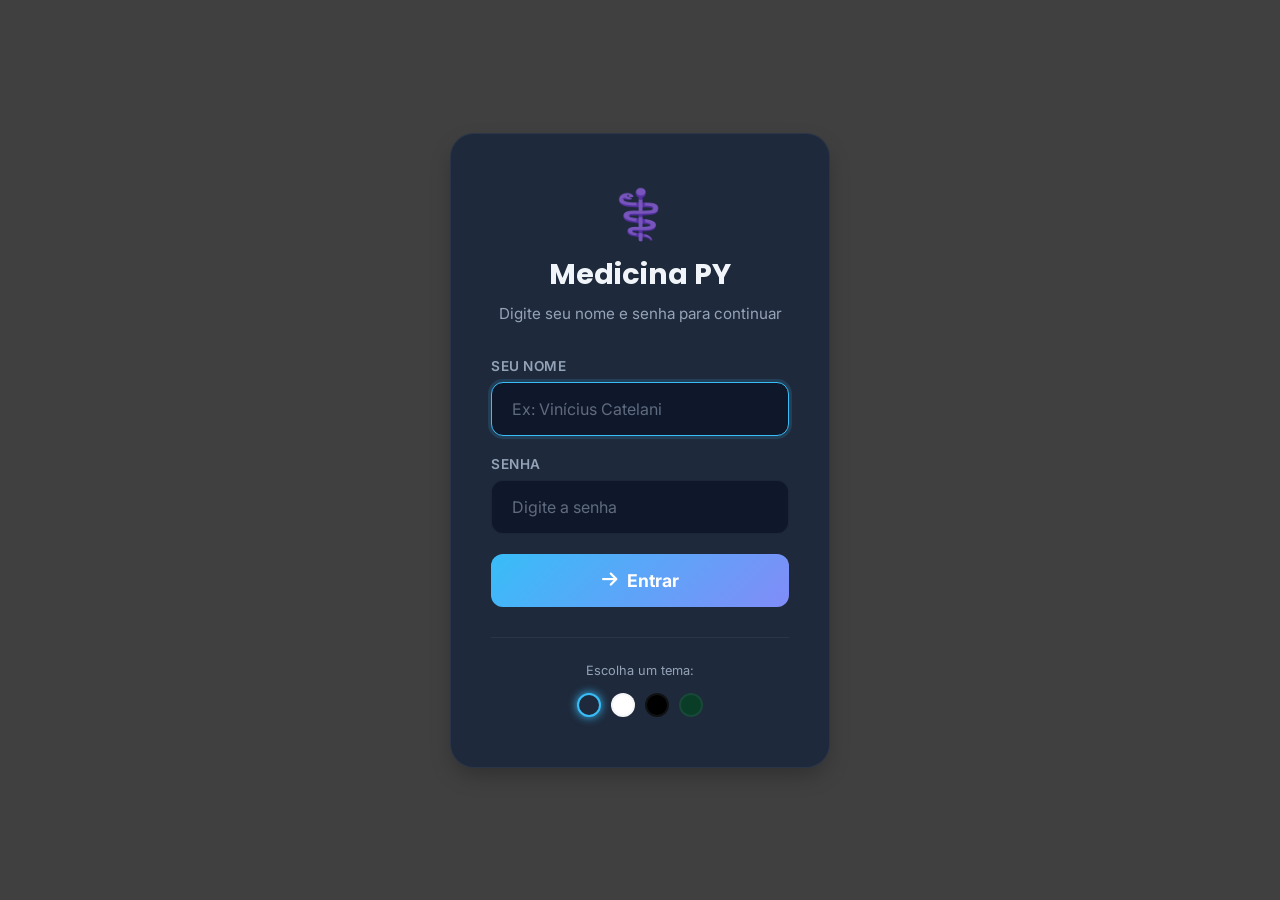
==== dashboard.html @ a3c94c7e "Add files via upload" ====
<!DOCTYPE html>
<html lang="pt-br">
<head>
    <meta charset="UTF-8">
    <meta name="viewport" content="width=device-width, initial-scale=1.0">
    <title>Medicina PY | Next Gen</title>
    <link href="https://fonts.googleapis.com/css2?family=Inter:wght@300;400;600;800&family=Poppins:wght@400;700&display=swap" rel="stylesheet">
    <link rel="stylesheet" href="https://cdnjs.cloudflare.com/ajax/libs/font-awesome/6.4.0/css/all.min.css">
    <link rel="stylesheet" href="style.css">
</head>
<body class="theme-default"> 
   <aside class="sidebar">
    <div class="brand">⚕️ MEDICINA</div>
    
    <nav>
        <button class="nav-btn active" id="btn-home" onclick="switchView('home')">
            <i class="fa-solid fa-house"></i> <span>Início</span>
        </button>
        <button class="nav-btn" id="btn-semestres" onclick="switchView('semestres')">
            <i class="fa-solid fa-layer-group"></i> <span>Semestres</span>
        </button>
        <button class="nav-btn" id="btn-calendario" onclick="switchView('calendario')">
            <i class="fa-solid fa-calendar-days"></i> <span>Calendário</span>
        </button>
    </nav>

    <div class="sidebar-footer">
        <p style="font-size: 0.7rem; color: var(--text-muted); margin-bottom: 8px; font-weight: bold; text-transform: uppercase;">Temas</p>
        <div class="theme-selector" style="display: flex; gap: 8px; margin-bottom: 20px;">
            <div class="theme-dot" style="background: #1e293b; width: 20px; height: 20px; border-radius: 50%; cursor: pointer; border: 2px solid var(--border);" onclick="setTheme('default')" title="Padrão"></div>
            <div class="theme-dot" style="background: #ffffff; width: 20px; height: 20px; border-radius: 50%; cursor: pointer; border: 2px solid var(--border);" onclick="setTheme('white')" title="Claro"></div>
            <div class="theme-dot" style="background: #000000; width: 20px; height: 20px; border-radius: 50%; cursor: pointer; border: 2px solid var(--border);" onclick="setTheme('dark')" title="Noturno"></div>
            <div class="theme-dot" style="background: #0a3d28; width: 20px; height: 20px; border-radius: 50%; cursor: pointer; border: 2px solid #facc15;" onclick="setTheme('ucp')" title="UCP"></div>
        </div>

        <div class="user-profile">
            <div class="avatar" id="user-avatar">VC</div>
            <div class="profile-info">
                <p id="user-name-display">Usuário</p>
                <small>UCP - Medicina</small>
            </div>
        </div>
        
        <!-- BOTÃO DE SAIR -->
        <div style="margin-top: 15px; padding-top: 15px; border-top: 1px solid var(--border);">
            <button onclick="logout()" style="background: transparent; border: 1px solid var(--border); color: var(--text-muted); width: 100%; padding: 10px; border-radius: 10px; cursor: pointer; display: flex; align-items: center; gap: 10px; justify-content: center; font-size: 0.9rem; transition: 0.3s;">
                <i class="fa-solid fa-right-from-bracket"></i> Sair
            </button>
        </div>
    </div>
</aside>

    <main>
        <section id="view-home" class="view-section active">
            <div class="header-dash">
                <div>
                    <h1 id="welcome-message">Olá, Vinícius! 👋</h1>
                    <p>Continue construindo sua jornada médica hoje.</p>
                </div>
                
                <div style="display: flex; gap: 10px; align-items: center;">
                    <div class="timer-mini" onclick="toggleMainTimer()">
                        <div class="play-btn" id="main-timer-status-icon">
                            <i class="fa-solid fa-play"></i>
                        </div>
                        <span id="display-main-timer" style="font-family: monospace; font-weight: bold; font-size: 1.1rem;">00:00:00</span>
                    </div>
                    <button onclick="stopAndGoHome()" style="background: #ef4444; border: none; width: 45px; height: 45px; border-radius: 50%; color: white; cursor: pointer; display: flex; align-items: center; justify-content: center; transition: 0.2s; box-shadow: 0 4px 15px rgba(239, 68, 68, 0.3);" title="Finalizar Sessão">
                        <i class="fa-solid fa-stop"></i>
                    </button>
                </div>
            </div>
                <div class="home-hero">
    <div class="hero-overlay">
        <h2>Universidade Central del Paraguay</h2>
        <p>Construindo o futuro da Medicina.</p>
    </div>
</div>
            <div class="stats-grid">
                <div class="stat-card">
                    <span>Estudo Hoje</span>
                    <h3 id="stat-time">0h 0m</h3>
                </div>
                <div class="stat-card" style="cursor: pointer;" onclick="switchView('semestres')">
                    <span>Semestre Atual</span>
                    <h3 id="stat-sem">1º</h3>
                </div>
                <div class="stat-card" style="cursor: pointer;" onclick="resumeStudy()">
                    <span>Última Matéria</span>
                    <h3 id="stat-last-sub">Nenhuma</h3>
                </div>
            </div>

            <div id="home-agenda-widget" style="margin-top: 20px; padding: 20px; background: var(--bg-card, #fff); border-radius: 16px; border: 1px solid var(--border); box-shadow: var(--shadow);">
                <div style="display: flex; justify-content: space-between; align-items: center; margin-bottom: 15px;">
                    <h3 style="margin: 0; font-size: 1.1rem; color: var(--text-main);"><i class="fa-solid fa-calendar-day" style="color: var(--primary); margin-right: 8px;"></i>Agenda de Hoje</h3>
                    <button onclick="switchView('calendario')" style="background: none; border: none; color: var(--primary); font-weight: 600; cursor: pointer; font-size: 0.85rem;">Ver calendário completo</button>
                </div>
                <div id="aula-hoje" style="color: var(--text-main); font-weight: 500; min-height: 20px;">Carregando compromissos...</div>
                <div id="aula-amanha" style="margin-top: 10px; font-size: 0.85rem; color: var(--text-muted); border-top: 1px solid var(--border); padding-top: 10px;">Amanhã: Carregando...</div>
            </div>

            <button class="btn-primary-big" onclick="switchView('semestres')" style="margin-top: 20px;">
                <i class="fa-solid fa-graduation-cap"></i> Explorar Semestres
            </button>
        </section>

        <section id="view-calendario" class="view-section">
            <div style="display: flex; justify-content: space-between; align-items: center; margin-bottom: 25px;">
                <h2>📅 Agenda Acadêmica</h2>
                <button class="btn-primary-big" style="width: auto; padding: 10px 20px; margin: 0; font-size: 0.9rem;" onclick="document.getElementById('form-agenda-box').style.display='block'">
                    <i class="fa-solid fa-plus"></i> Novo Compromisso
                </button>
            </div>

            <div id="form-agenda-box" style="display:none; background: var(--bg-card); padding: 25px; border-radius: 16px; border: 1px solid var(--border); margin-bottom: 30px; box-shadow: var(--shadow);">
                <h3 style="margin-top: 0; margin-bottom: 20px;">Adicionar à Agenda</h3>
                <div style="display: grid; grid-template-columns: repeat(auto-fit, minmax(200px, 1fr)); gap: 15px;">
                    <div>
                        <label style="display:block; font-size: 0.8rem; margin-bottom: 5px;">Matéria</label>
                        <select id="cal-materia" style="width:100%; padding: 12px; border-radius: 8px; border: 1px solid var(--border); background: var(--bg-main); color: var(--text-main);"></select>
                    </div>
                    <div>
                        <label style="display:block; font-size: 0.8rem; margin-bottom: 5px;">Data</label>
                        <input type="date" id="cal-data" style="width:100%; padding: 12px; border-radius: 8px; border: 1px solid var(--border); background: var(--bg-main); color: var(--text-main);">
                    </div>
                    <div>
                        <label style="display:block; font-size: 0.8rem; margin-bottom: 5px;">Duração (horas)</label>
                        <input type="number" id="cal-horas" placeholder="Ex: 2" style="width:100%; padding: 12px; border-radius: 8px; border: 1px solid var(--border); background: var(--bg-main); color: var(--text-main);">
                    </div>
                    <div>
                        <label style="display:block; font-size: 0.8rem; margin-bottom: 5px;">Tipo</label>
                        <select id="cal-tipo" style="width:100%; padding: 12px; border-radius: 8px; border: 1px solid var(--border); background: var(--bg-main); color: var(--text-main);">
                            <option value="Teórica">Teórica</option>
                            <option value="Prática">Prática</option>
                            <option value="Prova">Prova/Avaliação</option>
                        </select>
                    </div>
                </div>
                <div style="margin-top: 20px; display: flex; gap: 10px; justify-content: flex-end;">
                    <button onclick="document.getElementById('form-agenda-box').style.display='none'" style="background: transparent; border: 1px solid var(--border); color: var(--text-main); padding: 10px 20px; border-radius: 8px; cursor: pointer;">Cancelar</button>
                    <button onclick="MedCalendar.adicionarEvento()" style="background: var(--primary); color: white; border: none; padding: 10px 20px; border-radius: 8px; cursor: pointer; font-weight: bold;">Salvar Evento</button>
                </div>
            </div>

            <div id="calendario-grid" style="display: flex; flex-direction: column; gap: 15px;">
                </div>
        </section>

        <section id="view-semestres" class="view-section">
            <h2 style="margin-bottom: 25px;">Trilha Acadêmica</h2>
            <div class="sem-grid" id="container-semestres"></div>
        </section>

        <section id="view-focus" class="view-section">
            <div class="focus-workspace">
                <aside class="focus-sidebar">
                    <div class="back-btn" onclick="switchView('semestres')">← Voltar</div>
                                   <h3 id="focus-sem-title">1º Semestre</h3>
                    <div class="subjects-menu-scroll" id="focus-subjects-list"></div>
                </aside>

                <div class="focus-main">
                    <header class="focus-header">
                        <div class="focus-title-box">
                            <h2 id="focus-active-subject">Selecione uma matéria</h2>
                        </div>
                        <div class="pomodoro-widget">
                            <span class="pomo-display" id="pomo-timer">25:00</span>
                            <button class="pomo-btn" onclick="togglePomodoro()">
                                <i class="fa-solid fa-play" id="pomo-icon"></i>
                            </button>
                            <button class="pomo-btn" onclick="resetPomodoro()">
                                <i class="fa-solid fa-rotate-right"></i>
                            </button>
                        </div>
                    </header>
                    
                    <nav class="focus-tabs">
                        <button class="tab-btn active" onclick="switchTab('notes')">Anotações</button>
                        <button class="tab-btn" onclick="switchTab('tasks')">Tarefas</button>
                        <button class="tab-btn" onclick="switchTab('files')">Arquivos</button>
                        <button class="tab-btn" onclick="switchTab('video')">Vídeo Aula</button>
                    </nav>

                    <div class="focus-content-area">
                        <div id="tab-notes" class="tab-content active">
                            <textarea class="smart-notes" id="note-editor" placeholder="Suas anotações são salvas automaticamente..."></textarea>
                        </div>

                        <div id="tab-tasks" class="tab-content">
                            <div class="task-input-box">
                                <input type="text" id="task-input" placeholder="O que precisa estudar?">
                                <button onclick="addTask()"><i class="fa-solid fa-plus"></i></button>
                            </div>
                            <div class="tasks-container" id="tasks-list"></div>
                        </div>

                        <div id="tab-files" class="tab-content">
                            <div id="drop-zone" class="drop-zone">
                                <i class="fa-solid fa-cloud-arrow-up"></i>
                                <p>Arraste arquivos aqui ou clique para selecionar</p>
                                <small>Limite de 1GB por arquivo</small>
                                <input type="file" id="file-input" hidden multiple>
                            </div>
                            <div id="file-list" class="file-list-container"></div>
                        </div>

                     <div id="tab-video" class="tab-content">
    <div class="video-input-box">
        <input type="text" id="youtube-url" placeholder="Cole o link do YouTube...">
        <button onclick="addYouTubeVideo()"><i class="fa-solid fa-plus"></i> Adicionar</button>
    </div>
    
    <div id="video-grid" style="display: grid; grid-template-columns: repeat(auto-fit, minmax(280px, 1fr)); gap: 20px;"></div>

    <div id="video-placeholder-empty" class="video-placeholder">
        <i class="fa-brands fa-youtube"></i>
        <p>Adicione vídeos para esta matéria</p>
    </div>
</div>
                        </div>
                    </div>
                </div>
            </div>
        </section>
    </main>

    <script src="script.js"></script>
</body>
</html>
---- style.css ----
/* --- CONFIGURAÇÃO DE TEMAS --- */

:root, body.theme-default {
    --bg-body: #0f172a;
    --bg-sidebar: #1e293b;
    --bg-card: #1e293b;
    --bg-glass: rgba(30, 41, 59, 0.7);
    --primary: #38bdf8;
    --secondary: #818cf8;
    --accent: #f472b6;
    --text-main: #f1f5f9;
    --text-muted: #94a3b8;
    --border: rgba(148, 163, 184, 0.1);
    --success: #4ade80;
    --shadow: 0 10px 25px -5px rgba(0, 0, 0, 0.3);
    --input-bg: #0f172a;.theme-default {
    --overlay-color: rgba(15, 23, 42, 0.85);
}
}

body.theme-white {
    --bg-body: #f1f5f9;
    --bg-sidebar: #ffffff;
    --bg-card: #ffffff;
    --bg-glass: rgba(255, 255, 255, 0.8);
    --primary: #0284c7;
    --secondary: #4f46e5;
    --accent: #db2777;
    --text-main: #0f172a;
    --text-muted: #64748b;
    --border: rgba(0, 0, 0, 0.08);
    --success: #16a34a;
    --shadow: 0 4px 12px rgba(0,0,0,0.05);
    --input-bg: #ffffff;
    .theme-dark {
    --overlay-color: rgba(0, 0, 0, 0.85);
}
}

body.theme-dark {
    --bg-body: #000000;
    --bg-sidebar: #0a0a0a;
    --bg-card: #121212;
    --bg-glass: rgba(20, 20, 20, 0.8);
    --primary: #38bdf8;
    --secondary: #3f3f46;
    --accent: #f472b6;
    --text-main: #ffffff;
    --text-muted: #71717a;
    --border: rgba(255, 255, 255, 0.1);
    --success: #10b981;
    --input-bg: #000000;
    .theme-white {
    --overlay-color: rgba(255, 255, 255, 0.75);
}

}

body.theme-ucp {
    --bg-body: #0a0e17;
    --bg-sidebar: #111827;
    --bg-card: #1e293b;
    --bg-glass: rgba(30, 41, 59, 0.8);
    --primary: #2563eb; /* Azul */
    --secondary: #dc2626; /* Vermelho */
    --accent: #ffffff; /* Branco */
    --text-main: #ffffff;
    --text-muted: #cbd5e1;
    --border: rgba(255, 255, 255, 0.1);
    --success: #4ade80;
    --input-bg: #0a0e17;
    .theme-ucp {
    --overlay-color: rgba(0, 51, 102, 0.85);
}
}

/* --- RESET E BASE --- */
* { margin: 0; padding: 0; box-sizing: border-box; outline: none; transition: background 0.3s ease, border-color 0.3s ease; }
body { font-family: 'Inter', sans-serif; background: var(--bg-body); color: var(--text-main); height: 100vh; overflow: hidden; display: flex; }

/* ================================
   TELA DE LOGIN / ENTRADA
   ================================ */
body.login-page {
    display: flex;
    align-items: center;       /* centraliza vertical */
    justify-content: center;   /* centraliza horizontal */
    min-height: 100vh;
    overflow: auto;
    background: var(--bg-body);
}

.login-container {
    width: 100%;
    max-width: 420px;
    padding: 20px;
}

.login-box {
    background: var(--bg-card);
    border: 1px solid var(--border);
    border-radius: 24px;
    padding: 50px 40px;
    width: 100%;
    max-width: 420px;
    box-shadow: var(--shadow);
    text-align: center;
    animation: fadeInUp 0.5s ease-out;
}

@keyframes fadeInUp {
    from {
        opacity: 0;
        transform: translateY(30px);
    }
    to {
        opacity: 1;
        transform: translateY(0);
    }
}

.login-logo {
    font-size: 3rem;
    margin-bottom: 10px;
}

.login-title {
    font-family: 'Poppins', sans-serif;
    font-size: 1.8rem;
    font-weight: 700;
    color: var(--text-main);
    margin-bottom: 8px;
}

.login-subtitle {
    color: var(--text-muted);
    font-size: 0.95rem;
    margin-bottom: 35px;
}

.login-input-group {
    margin-bottom: 20px;
    text-align: left;
}

.login-input-group label {
    display: block;
    font-size: 0.85rem;
    font-weight: 600;
    color: var(--text-muted);
    margin-bottom: 8px;
    text-transform: uppercase;
    letter-spacing: 0.5px;
}

.login-input {
    width: 100%;
    padding: 16px 20px;
    border-radius: 12px;
    border: 1px solid var(--border);
    background: var(--input-bg);
    color: var(--text-main);
    font-size: 1rem;
    font-family: 'Inter', sans-serif;
    transition: 0.3s ease;
}

.login-input:focus {
    border-color: var(--primary);
    box-shadow: 0 0 0 3px rgba(56, 189, 248, 0.15);
    outline: none;
}

.login-input::placeholder {
    color: var(--text-muted);
    opacity: 0.6;
}

.login-btn {
    width: 100%;
    padding: 16px;
    border-radius: 12px;
    border: none;
    background: linear-gradient(135deg, var(--primary), var(--secondary));
    color: #ffffff;
    font-size: 1.1rem;
    font-weight: 700;
    font-family: 'Inter', sans-serif;
    cursor: pointer;
    transition: 0.3s ease;
    margin-top: 10px;
    display: flex;
    align-items: center;
    justify-content: center;
    gap: 10px;
}

.login-btn:hover {
    transform: translateY(-2px);
    box-shadow: 0 10px 25px rgba(56, 189, 248, 0.25);
}

.login-btn:active {
    transform: translateY(0);
}

.login-error {
    color: #ef4444;
    font-size: 0.85rem;
    margin-top: 15px;
    display: none;
    animation: shake 0.4s ease;
}

@keyframes shake {
    0%, 100% { transform: translateX(0); }
    25% { transform: translateX(-5px); }
    75% { transform: translateX(5px); }
}

.login-footer {
    margin-top: 30px;
    padding-top: 25px;
    border-top: 1px solid var(--border);
}

.login-footer p {
    font-size: 0.8rem;
    color: var(--text-muted);
    margin-bottom: 15px;
}

.theme-preview {
    display: flex;
    justify-content: center;
    gap: 10px;
}

.theme-preview-dot {
    width: 24px;
    height: 24px;
    border-radius: 50%;
    cursor: pointer;
    border: 2px solid var(--border);
    transition: 0.3s ease;
}

.theme-preview-dot:hover {
    transform: scale(1.2);
}

.theme-preview-dot.active {
    border-color: var(--primary);
    box-shadow: 0 0 10px var(--primary);
}

/* ================================
   FIM DA TELA DE LOGIN
   ================================ */

/* --- SIDEBAR --- */
.sidebar { width: 260px; background: var(--bg-sidebar); border-right: 1px solid var(--border); display: flex; flex-direction: column; padding: 25px; z-index: 100; box-shadow: var(--shadow); }
.brand { font-family: 'Poppins', sans-serif; font-weight: 800; font-size: 1.4rem; color: var(--primary); margin-bottom: 40px; display: flex; align-items: center; gap: 10px; }

.nav-btn { background: transparent; border: none; color: var(--text-muted); width: 100%; padding: 15px; text-align: left; border-radius: 14px; cursor: pointer; font-size: 1rem; font-weight: 600; display: flex; align-items: center; gap: 12px; transition: 0.2s; margin-bottom: 8px; }
.nav-btn:hover { background: rgba(255,255,255,0.05); color: var(--text-main); transform: translateX(5px); }
.nav-btn.active { background: var(--primary); color: #ffffff; box-shadow: 0 4px 15px rgba(37, 99, 235, 0.3); }

.sidebar-footer { margin-top: auto; padding-top: 20px; border-top: 1px solid var(--border); }
.theme-dot { transition: 0.3s cubic-bezier(0.175, 0.885, 0.32, 1.275); }
.theme-dot:hover { transform: scale(1.3); }

.user-profile { display: flex; align-items: center; gap: 12px; margin-top: 10px; }
.avatar { width: 42px; height: 42px; background: linear-gradient(135deg, var(--primary), var(--secondary)); border-radius: 12px; display: flex; align-items: center; justify-content: center; font-weight: 800; color: #ffffff; }
.profile-info p { font-size: 0.9rem; font-weight: 700; }
.profile-info small { font-size: 0.75rem; color: var(--text-muted); }

/* --- MAIN CONTENT --- */
main { flex: 1; position: relative; overflow-y: auto; padding: 40px; }
.view-section { display: none; animation: fadeIn 0.4s ease-out; max-width: 1200px; margin: 0 auto; }
.view-section.active { display: block; }

@keyframes fadeIn { from { opacity: 0; transform: translateY(15px); } to { opacity: 1; transform: translateY(0); } }

.header-dash { display: flex; justify-content: space-between; align-items: center; margin-bottom: 40px; flex-wrap: wrap; gap: 20px; }
.header-dash h1 { font-size: 2.5rem; font-weight: 800; }

/* --- CRONOMETRO --- */
.timer-mini { background: var(--bg-glass); backdrop-filter: blur(10px); border: 1px solid var(--border); padding: 12px 25px; border-radius: 100px; cursor: pointer; display: flex; align-items: center; gap: 12px; transition: 0.3s; box-shadow: var(--shadow); }
.timer-mini:hover { border-color: var(--primary); background: rgba(37, 99, 235, 0.1); }
.play-btn { background: var(--primary); width: 30px; height: 30px; border-radius: 50%; display: flex; align-items: center; justify-content: center; font-size: 0.8rem; color: #ffffff; }

/* --- STATS --- */
.stats-grid { display: grid; grid-template-columns: repeat(auto-fit, minmax(240px, 1fr)); gap: 25px; margin-bottom: 40px; }
.stat-card { background: var(--bg-card); border: 1px solid var(--border); padding: 30px; border-radius: 24px; box-shadow: var(--shadow); transition: 0.3s; }
.stat-card:hover { transform: translateY(-5px); border-color: var(--primary); }
.stat-card h3 { font-size: 2.2rem; margin: 10px 0; font-weight: 800; }
.stat-card span { font-size: 0.8rem; color: var(--text-muted); font-weight: 700; text-transform: uppercase; letter-spacing: 1.5px; }

.btn-primary-big { background: linear-gradient(135deg, var(--primary), var(--secondary)); border: none; color: #ffffff; padding: 18px 35px; border-radius: 18px; font-weight: 800; cursor: pointer; font-size: 1.1rem; display: inline-flex; align-items: center; gap: 12px; transition: 0.3s; box-shadow: 0 10px 20px rgba(37, 99, 235, 0.2); }

/* --- SEMESTRES GRID --- */
.sem-grid { display: grid; grid-template-columns: repeat(auto-fill, minmax(280px, 1fr)); gap: 30px; }
.sem-card { height: 220px; border-radius: 24px; background-size: cover; background-position: center; position: relative; cursor: pointer; transition: 0.4s; border: 2px solid transparent; overflow: hidden; }
.sem-card:hover { transform: translateY(-10px); border-color: var(--primary); box-shadow: 0 20px 40px rgba(0,0,0,0.5); }
.sem-card .overlay { position: absolute; inset: 0; background: linear-gradient(to top, rgba(0,0,0,0.9), transparent); display: flex; flex-direction: column; justify-content: flex-end; padding: 25px; color: white; }

/* --- FOCUS WORKSPACE --- */
.focus-workspace { display: grid; grid-template-columns: 300px 1fr; gap: 30px; height: calc(100vh - 120px); }
.focus-sidebar { background: var(--bg-sidebar); border-radius: 24px; border: 1px solid var(--border); padding: 25px; overflow-y: auto; }
.focus-main { background: var(--bg-card); border-radius: 24px; border: 1px solid var(--border); display: flex; flex-direction: column; overflow: hidden; box-shadow: var(--shadow); }

.back-btn { background: var(--border); padding: 8px 15px; border-radius: 10px; font-size: 0.85rem; cursor: pointer; margin-bottom: 25px; font-weight: bold; width: fit-content; }
.subject-item { padding: 15px; margin-bottom: 10px; border-radius: 14px; cursor: pointer; color: var(--text-muted); transition: 0.2s; font-weight: 600; display: flex; align-items: center; gap: 12px; border: 1px solid transparent; }
.subject-item.active { background: var(--primary); color: #ffffff; }

.focus-header { padding: 25px; border-bottom: 1px solid var(--border); display: flex; justify-content: space-between; align-items: center; }
.pomodoro-widget { display: flex; align-items: center; gap: 15px; background: #000000; padding: 10px 20px; border-radius: 100px; border: 1px solid var(--border); }
.pomo-display { font-family: monospace; font-weight: 800; font-size: 1.3rem; color: var(--primary); }
.pomo-btn { background: transparent; border: none; color: #ffffff; cursor: pointer; }

.focus-tabs { display: flex; gap: 10px; padding: 15px 25px; border-bottom: 1px solid var(--border); }
.tab-btn { background: transparent; border: none; color: var(--text-muted); cursor: pointer; padding: 10px 20px; border-radius: 12px; font-weight: 700; }
.tab-btn.active { background: var(--primary); color: #ffffff; }

.focus-content-area { flex: 1; padding: 30px; overflow-y: auto; }
.smart-notes { width: 100%; height: 100%; background: transparent; border: none; color: var(--text-main); font-family: inherit; font-size: 1.1rem; line-height: 1.8; resize: none; }

/* --- VIDEO PLAYER STYLES --- */
.video-input-box { display: flex; gap: 10px; margin-bottom: 25px; }
.video-input-box input { flex: 1; padding: 15px; background: rgba(0,0,0,0.2); border: 1px solid var(--border); border-radius: 15px; color: white; font-size: 0.9rem; }
.video-input-box button { background: var(--primary); border: none; color: #ffffff; padding: 0 20px; border-radius: 15px; font-weight: bold; cursor: pointer; }

.video-container { position: relative; width: 100%; padding-bottom: 56.25%; height: 0; background: #000000; border-radius: 20px; overflow: hidden; border: 1px solid var(--border); }
.video-container iframe { position: absolute; top: 0; left: 0; width: 100%; height: 100%; border: none; }
.video-placeholder { position: absolute; top: 50%; left: 50%; transform: translate(-50%, -50%); text-align: center; color: var(--text-muted); width: 80%; }
.video-placeholder i { font-size: 4rem; margin-bottom: 15px; opacity: 0.2; }

/* --- TAREFAS E ARQUIVOS --- */
.tab-content { display: none; height: 100%; }
.tab-content.active { display: block; }
.task-input-box { display: flex; gap: 10px; margin-bottom: 25px; }
.task-input-box input { flex: 1; padding: 15px; background: rgba(0,0,0,0.2); border: 1px solid var(--border); border-radius: 15px; color: white; }
.task-input-box button { background: var(--primary); border: none; width: 50px; border-radius: 15px; cursor: pointer; color: #ffffff; }
.task-item { display: flex; align-items: center; gap: 15px; padding: 15px; background: rgba(255,255,255,0.03); border-radius: 15px; margin-bottom: 10px; border: 1px solid var(--border); }
.task-check { width: 24px; height: 24px; border-radius: 8px; border: 2px solid var(--text-muted); cursor: pointer; display: flex; align-items: center; justify-content: center; }
.task-check.checked { background: var(--success); border-color: var(--success); }
.task-text.done { text-decoration: line-through; opacity: 0.5; }
.task-delete { margin-left: auto; color: var(--accent); cursor: pointer; opacity: 0.6; }

.drop-zone { border: 2px dashed var(--border); border-radius: 20px; padding: 40px; text-align: center; color: var(--text-muted); cursor: pointer; }
.drop-zone i { font-size: 3rem; color: var(--primary); margin-bottom: 10px; }
.file-item { display: flex; align-items: center; gap: 15px; padding: 15px; background: rgba(255,255,255,0.03); border-radius: 15px; border: 1px solid var(--border); margin-top: 10px; }
.file-info { flex: 1; }
.file-actions { display: flex; gap: 10px; }
.file-btn { background: transparent; border: none; color: var(--text-muted); cursor: pointer; font-size: 1.1rem; }

/* --- CORREÇÃO DO BUG DO SELECT (AGENDA) --- */
select {
    appearance: none !important;
    -webkit-appearance: none !important;
    -moz-appearance: none !important;
    background-image: url("data:image/svg+xml;charset=UTF-8,%3Csvg xmlns='http://www.w3.org/2000/svg' width='24' height='24' viewBox='0 0 24 24' fill='none' stroke='%23ffffff' stroke-width='2' stroke-linecap='round' stroke-linejoin='round'%3E%3Cpolyline points='6 9 12 15 18 9'%3E%3C/polyline%3E%3C/svg%3E");
    background-repeat: no-repeat;
    background-position: right 15px center;
    background-size: 15px;
    padding-right: 40px !important;
    background-color: var(--bg-body) !important;
    color: var(--text-main) !important;
    border: 1px solid var(--border) !important;
    border-radius: 8px;
    cursor: pointer;
}

/* Força o fundo das opções a seguir o tema (Resolve o bug do print) */
select option {
    background-color: var(--bg-sidebar) !important;
    color: var(--text-main) !important;
}

/* Estilo para Inputs na Agenda */
input[type="date"], input[type="number"] {
    background-color: var(--bg-body) !important;
    color: var(--text-main) !important;
    border: 1px solid var(--border) !important;
}

/* --- CALENDÁRIO & AGENDA --- */
#form-agenda-box {
    animation: slideDown 0.3s ease-out;
    background: var(--bg-card);
}

@keyframes slideDown {
    from { opacity: 0; transform: translateY(-20px); }
    to { opacity: 1; transform: translateY(0); }
}

#calendario-grid {
    display: grid;
    grid-template-columns: repeat(auto-fill, minmax(300px, 1fr));
    gap: 20px;
    margin-top: 20px;
}

/* --- SCROLLBAR --- */
::-webkit-scrollbar { width: 6px; }
::-webkit-scrollbar-track { background: transparent; }
::-webkit-scrollbar-thumb { background: var(--border); border-radius: 10px; }

/* --- RESPONSIVIDADE --- */
@media (max-width: 900px) {
    .sidebar { width: 80px; padding: 15px; }
    .nav-btn span, .brand, .profile-info { display: none; }
    .focus-workspace { grid-template-columns: 1fr; }
    #calendario-grid { grid-template-columns: 1fr; }
    
    /* Login responsivo */
    .login-box {
        padding: 40px 30px;
        max-width: 100%;
    }
    
    .login-title {
        font-size: 1.5rem;
    }
    
    .header-dash h1 {
        font-size: 1.8rem;
    }
    
    .stats-grid {
        grid-template-columns: 1fr;
    }
    
    .sem-grid {
        grid-template-columns: 1fr;
    }
}

@media (max-width: 600px) {
    main {
        padding: 20px;
    }
    
    .header-dash {
        flex-direction: column;
        align-items: flex-start;
    }
    
    .timer-mini {
        width: 100%;
        justify-content: center;
    }
    
    .btn-primary-big {
        width: 100%;
        justify-content: center;
    }
    
    .login-box {
        padding: 30px 20px;
    }
    
    .login-logo {
        font-size: 2.5rem;
    }
}

/* --- UTILITÁRIOS --- */
.hidden { display: none !important; }
.text-center { text-align: center; }
.mt-20 { margin-top: 20px; }
.mb-20 { margin-bottom: 20px; }
.flex { display: flex; }
.flex-center { display: flex; align-items: center; justify-content: center; }
.flex-between { display: flex; align-items: center; justify-content: space-between; }
.gap-10 { gap: 10px; }
.gap-15 { gap: 15px; }
.gap-20 { gap: 20px; }

/* --- ANIMAÇÕES ADICIONAIS --- */
@keyframes pulse {
    0%, 100% { transform: scale(1); }
    50% { transform: scale(1.05); }
}

@keyframes slideIn {
    from { transform: translateX(-100%); opacity: 0; }
    to { transform: translateX(0); opacity: 1; }
}

@keyframes fadeIn {
    from { opacity: 0; }
    to { opacity: 1; }
}

.animate-pulse { animation: pulse 2s infinite; }
.animate-slideIn { animation: slideIn 0.3s ease-out; }
.animate-fadeIn { animation: fadeIn 0.3s ease-out; }

/* --- TOOLTIP --- */
[data-tooltip] {
    position: relative;
}

[data-tooltip]::after {
    content: attr(data-tooltip);
    position: absolute;
    bottom: 100%;
    left: 50%;
    transform: translateX(-50%);
    padding: 8px 12px;
    background: var(--bg-card);
    border: 1px solid var(--border);
    border-radius: 8px;
    font-size: 0.8rem;
    white-space: nowrap;
    opacity: 0;
    visibility: hidden;
    transition: 0.3s ease;
    z-index: 1000;
    box-shadow: var(--shadow);
}

[data-tooltip]:hover::after {
    opacity: 1;
    visibility: visible;
}

/* --- LOADING SPINNER --- */
.spinner {
    width: 40px;
    height: 40px;
    border: 3px solid var(--border);
    border-top-color: var(--primary);
    border-radius: 50%;
    animation: spin 1s linear infinite;
}

@keyframes spin {
    to { transform: rotate(360deg); }
}

.loading-overlay {
    position: fixed;
    inset: 0;
    background: rgba(0, 0, 0, 0.7);
    display: flex;
    align-items: center;
    justify-content: center;
    z-index: 9999;
}

/* --- BOTÕES ADICIONAIS --- */
.btn-secondary {
    background: var(--bg-card);
    border: 1px solid var(--border);
    color: var(--text-main);
    padding: 12px 24px;
    border-radius: 12px;
    font-weight: 600;
    cursor: pointer;
    transition: 0.3s ease;
}

.btn-secondary:hover {
    background: var(--bg-sidebar);
    border-color: var(--primary);
}

.btn-danger {
    background: #ef4444;
    border: none;
    color: white;
    padding: 12px 24px;
    border-radius: 12px;
    font-weight: 600;
    cursor: pointer;
    transition: 0.3s ease;
}

.btn-danger:hover {
    background: #dc2626;
    box-shadow: 0 4px 15px rgba(239, 68, 68, 0.3);
}

.btn-icon {
    width: 40px;
    height: 40px;
    border-radius: 10px;
    border: none;
    background: var(--bg-card);
    border: 1px solid var(--border);
    color: var(--text-muted);
    cursor: pointer;
    display: flex;
    align-items: center;
    justify-content: center;
    transition: 0.3s ease;
}

.btn-icon:hover {
    background: var(--primary);
    color: white;
    border-color: var(--primary);
}

/* --- BADGES --- */
.badge {
    display: inline-block;
    padding: 4px 12px;
    border-radius: 20px;
    font-size: 0.75rem;
    font-weight: 700;
    text-transform: uppercase;
}

.badge-primary {
    background: rgba(56, 189, 248, 0.2);
    color: var(--primary);
}

.badge-success {
    background: rgba(74, 222, 128, 0.2);
    color: var(--success);
}

.badge-warning {
    background: rgba(250, 204, 21, 0.2);
    color: #facc15;
}

.badge-danger {
    background: rgba(239, 68, 68, 0.2);
    color: #ef4444;
}

/* --- PROGRESS BAR --- */
.progress-bar {
    width: 100%;
    height: 8px;
    background: var(--border);
    border-radius: 10px;
    overflow: hidden;
}

.progress-fill {
    height: 100%;
    background: linear-gradient(90deg, var(--primary), var(--secondary));
    border-radius: 10px;
    transition: width 0.5s ease;
}

/* --- CARD SIMPLES --- */
.card {
    background: var(--bg-card);
    border: 1px solid var(--border);
    border-radius: 16px;
    padding: 20px;
    box-shadow: var(--shadow);
}

.card-header {
    display: flex;
    align-items: center;
    justify-content: space-between;
    margin-bottom: 15px;
}

.card-title {
    font-size: 1.1rem;
    font-weight: 700;
}

/* --- INPUTS AVANÇADOS --- */
.input-group {
    margin-bottom: 20px;
}

.input-group label {
    display: block;
    font-size: 0.85rem;
    font-weight: 600;
    color: var(--text-muted);
    margin-bottom: 8px;
}

.input-field {
    width: 100%;
    padding: 14px 18px;
    border-radius: 12px;
    border: 1px solid var(--border);
    background: var(--input-bg);
    color: var(--text-main);
    font-size: 1rem;
    font-family: 'Inter', sans-serif;
    transition: 0.3s ease;
}

.input-field:focus {
    border-color: var(--primary);
    box-shadow: 0 0 0 3px rgba(56, 189, 248, 0.15);
    outline: none;
}

.input-field::placeholder {
    color: var(--text-muted);
    opacity: 0.6;
}

/* --- ALERTAS --- */
.alert {
    padding: 16px 20px;
    border-radius: 12px;
    margin-bottom: 20px;
    display: flex;
    align-items: center;
    gap: 12px;
}

.alert-info {
    background: rgba(56, 189, 248, 0.1);
    border: 1px solid rgba(56, 189, 248, 0.3);
    color: var(--primary);
}

.alert-success {
    background: rgba(74, 222, 128, 0.1);
    border: 1px solid rgba(74, 222, 128, 0.3);
    color: var(--success);
}

.alert-warning {
    background: rgba(250, 204, 21, 0.1);
    border: 1px solid rgba(250, 204, 21, 0.3);
    color: #facc15;
}

.alert-error {
    background: rgba(239, 68, 68, 0.1);
    border: 1px solid rgba(239, 68, 68, 0.3);
    color: #ef4444;
}

/* --- MODAL --- */
.modal-overlay {
    position: fixed;
    inset: 0;
    background: rgba(0, 0, 0, 0.7);
    display: flex;
    align-items: center;
    justify-content: center;
    z-index: 1000;
    opacity: 0;
    visibility: hidden;
    transition: 0.3s ease;
}

.modal-overlay.active {
    opacity: 1;
    visibility: visible;
}

.modal {
    background: var(--bg-card);
    border: 1px solid var(--border);
    border-radius: 20px;
    padding: 30px;
    max-width: 500px;
    width: 90%;
    transform: scale(0.9);
    transition: 0.3s ease;
}

.modal-overlay.active .modal {
    transform: scale(1);
}

.modal-header {
    display: flex;
    align-items: center;
    justify-content: space-between;
    margin-bottom: 20px;
}

.modal-title {
    font-size: 1.3rem;
    font-weight: 700;
}

.modal-close {
    background: none;
    border: none;
    color: var(--text-muted);
    font-size: 1.5rem;
    cursor: pointer;
    transition: 0.2s;
}

.modal-close:hover {
    color: var(--text-main);
}

.modal-footer {
    display: flex;
    gap: 10px;
    justify-content: flex-end;
    margin-top: 25px;
    padding-top: 20px;
    border-top: 1px solid var(--border);
}
/* --- BACKGROUND COM FOTO DA FACULDADE --- */
body::before {
    content: "";
    position: fixed;
    inset: 0;
    background: 
    linear-gradient(var(--overlay-color), var(--overlay-color)),
    url("images/faculdade.jpg"); /* coloque o caminho da sua imagem */
    background-size: cover;
    background-position: center;
    background-attachment: fixed;
    z-index: -1;
}
/* HERO HOME IMAGE */
.home-hero {
    width: 100%;
    height: 220px;
    border-radius: 20px;
    margin-top: 20px;
    background: url('images/ucp.jpg') center/cover no-repeat;
    position: relative;
    overflow: hidden;
    box-shadow: var(--shadow);
}

.hero-overlay {
    position: absolute;
    inset: 0;
    background: linear-gradient(to right, rgba(0,0,0,0.6), rgba(0,0,0,0.2));
    display: flex;
    flex-direction: column;
    justify-content: center;
    padding: 30px;
    color: white;
}

.hero-overlay h2 {
    font-size: 1.6rem;
    font-weight: 800;
}

.hero-overlay p {
    opacity: 0.9;
}
/* LOGIN BACKGROUND IMAGE */
.login-page {
    background: url('images/ucp.jpg') center/cover no-repeat fixed;
    position: relative;
}

.login-page::before {
    content: "";
    position: absolute;
    inset: 0;
    background: rgba(0, 0, 0, 0.65);
    backdrop-filter: blur(3px);
}

.login-container {
    position: relative;
    z-index: 2;
}
.home-hero {
    width: 100%;
    height: 280px; /* aumentei a altura */
    border-radius: 24px;
    margin-top: 20px;
    background-image: url("../images/ucp.jpg");
    background-size: cover;
    background-position: center top; /* mostra mais o topo */
    background-repeat: no-repeat;
    position: relative;
    overflow: hidden;
    box-shadow: 0 20px 40px rgba(0,0,0,0.4);
}

.home-hero:hover {
    transform: scale(1.02);
}
/* ===== LOGIN BACKGROUND PROFISSIONAL ===== */

body.login-page {
    background: url("../images/ucp.jpg") no-repeat center center fixed !important;
    background-size: cover !important;
    position: relative;
}

body.login-page::before {
    content: "";
    position: fixed;
    inset: 0;
    background: linear-gradient(
        rgba(0,0,0,0.75),
        rgba(0,0,0,0.75)
    );
    z-index: 0;
}

.login-container {
    position: relative;
    z-index: 2;
}
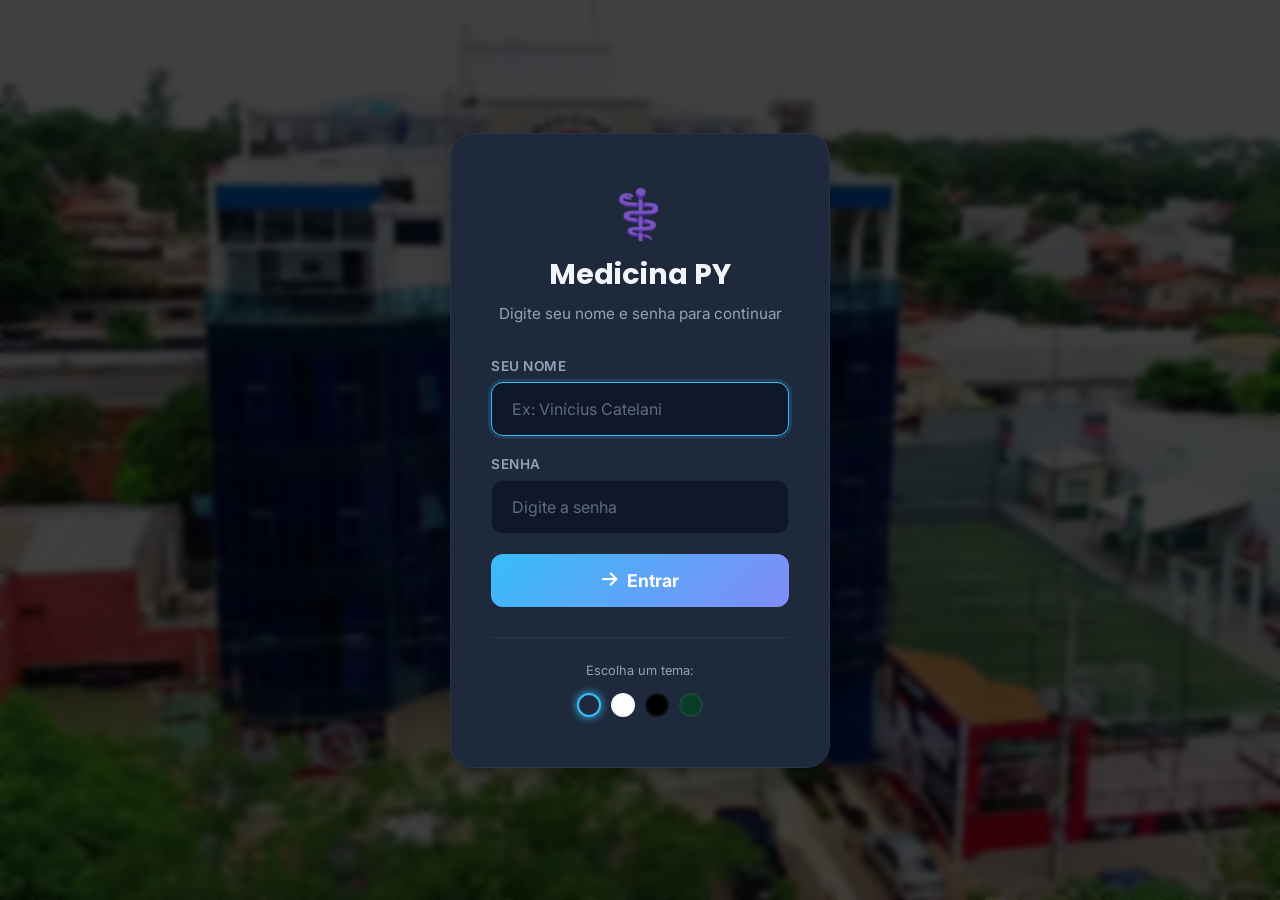
==== commit aeabea83: "Update dashboard.html" ====
--- a/dashboard.html
+++ b/dashboard.html
@@ -228,4 +228,4 @@
 
     <script src="script.js"></script>
 </body>
-</html>+</html>
